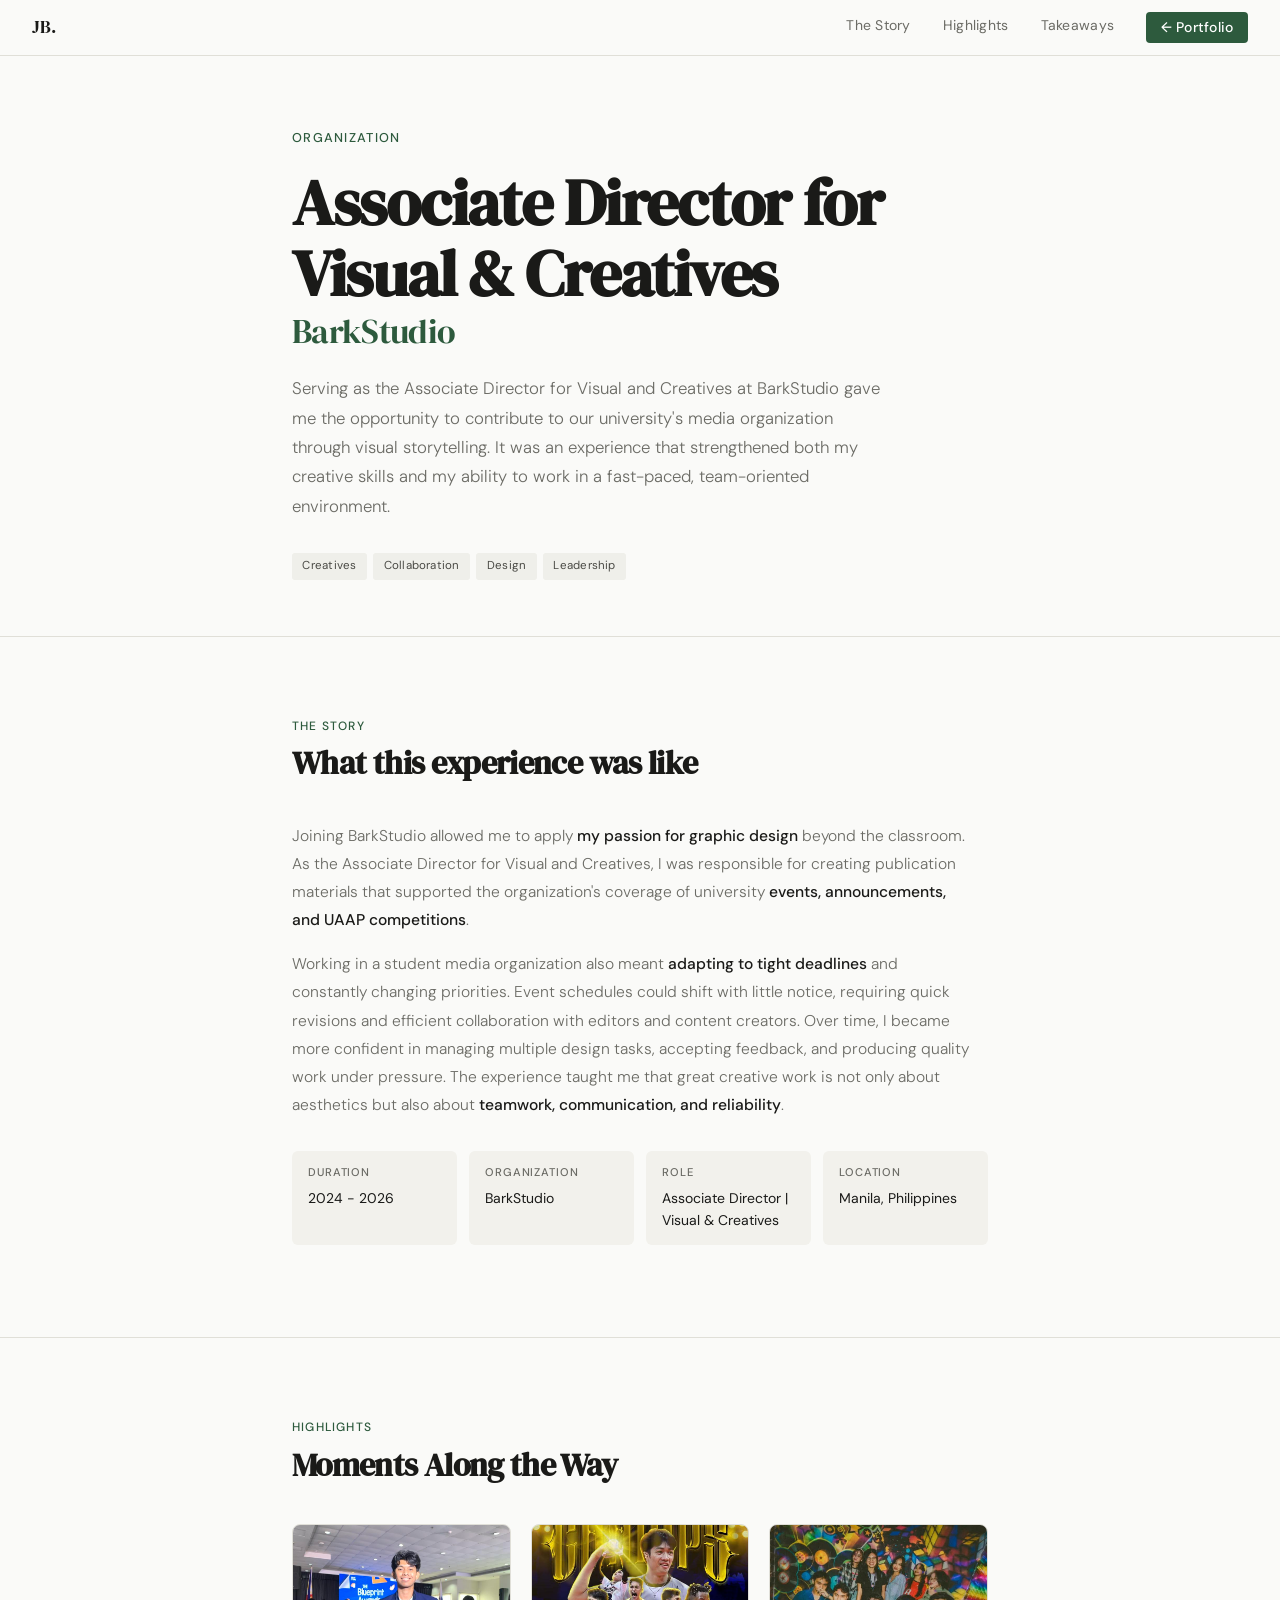
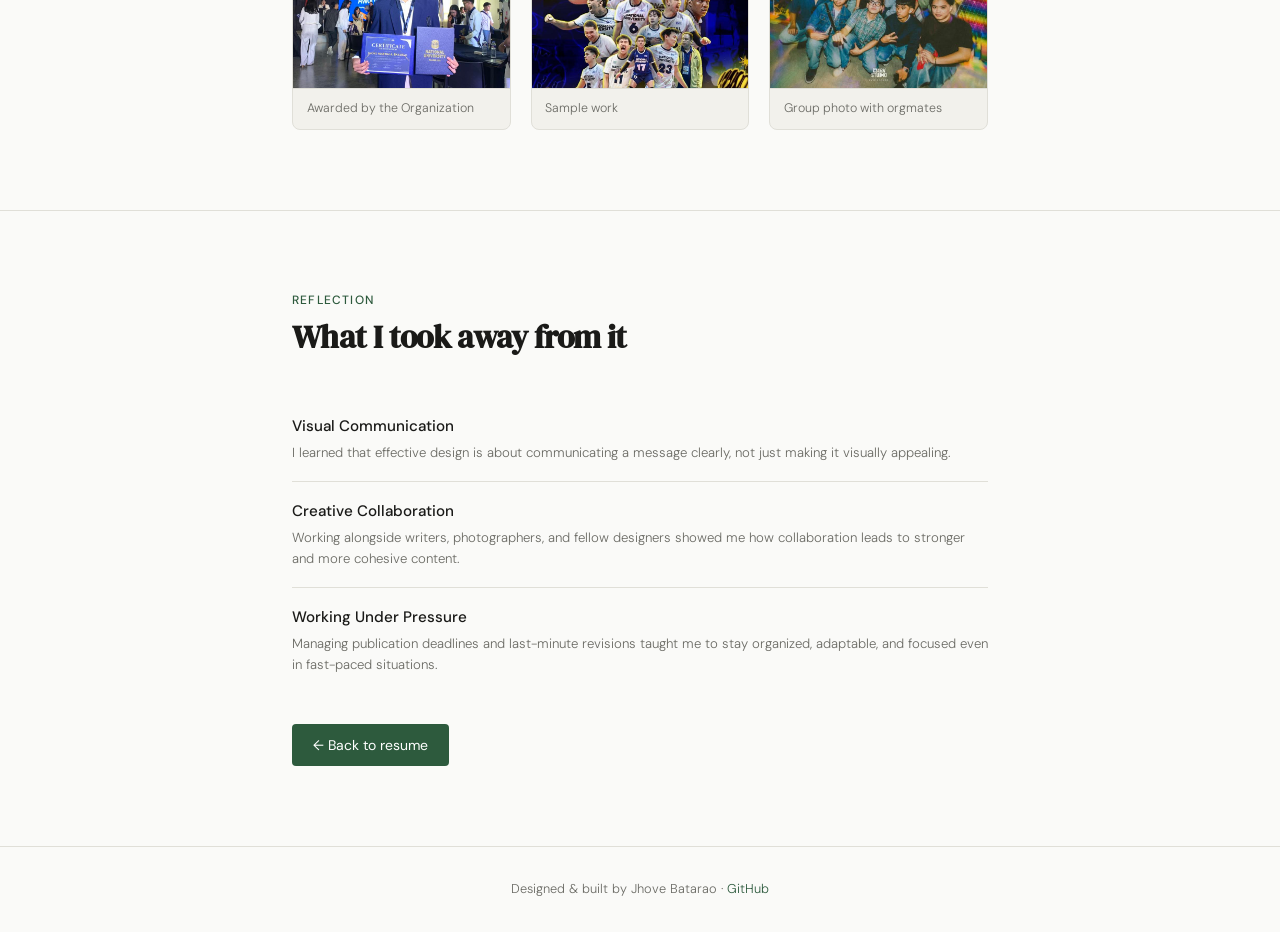
==== barkstudio.html @ b016085e "Updated Portfolio" ====
<!DOCTYPE html>
<html lang="en">
<head>
  <meta charset="UTF-8" />
  <meta name="viewport" content="width=device-width, initial-scale=1.0" />
  <!-- TODO: change page title -->
  <title>BarkStudio | Jhove Batarao</title>
  <link rel="preconnect" href="https://fonts.googleapis.com" />
  <link rel="preconnect" href="https://fonts.gstatic.com" crossorigin />
  <link href="https://fonts.googleapis.com/css2?family=DM+Serif+Display:ital@0;1&family=DM+Sans:ital,opsz,wght@0,9..40,300;0,9..40,400;0,9..40,500;1,9..40,300&display=swap" rel="stylesheet" />
  <link rel="stylesheet" href="style.css" />
</head>
<body>

  <!-- NAV — same on every page, just keep as-is -->
  <nav>
    <a href="index.html" class="nav-logo">JB.</a>
    <button class="nav-hamburger" aria-label="Toggle menu" aria-expanded="false">
      <span></span><span></span><span></span>
    </button>
    <ul class="nav-links">
      <li><a href="#story">The Story</a></li>
      <li><a href="#highlights">Highlights</a></li>
      <li><a href="#takeaways">Takeaways</a></li>
      <li><a href="index.html" class="nav-connect-btn">← Portfolio</a></li>
    </ul>
  </nav>

  <!-- HERO -->
  <section id="blog-hero" class="blog-hero">
    <div class="container">
      <p class="hero-eyebrow">Organization</p>
      <h1 class="hero-name">Associate Director for Visual & Creatives</h1>
      <p class="hero-tagline blog-subtitle">BarkStudio</p>
      <p class="hero-bio">
        Serving as the Associate Director for Visual and Creatives at BarkStudio gave me the opportunity to 
        contribute to our university's media organization through visual storytelling. It was an experience that strengthened 
        both my creative skills and my ability to work in a fast-paced, team-oriented environment.
      </p>
      <div class="tags">
        <span class="tag">Creatives</span>
        <span class="tag">Collaboration</span>
        <span class="tag">Design</span>
        <span class="tag">Leadership</span>
      </div>
    </div>
  </section>

  <!-- THE STORY -->
  <section id="story">
    <div class="container">
      <p class="section-label">The Story</p>
      <h2 class="section-title">What this experience was like</h2>
      <div class="about-text blog-overview">
        <p>
          Joining BarkStudio allowed me to apply <strong>my passion for graphic design</strong> beyond the classroom. 
          As the Associate Director for Visual and Creatives, I was responsible for creating publication materials 
          that supported the organization's coverage of university <strong>events, announcements, and UAAP competitions</strong>. 
        </p>
        <p>
          Working in a student media organization also meant <strong>adapting to tight deadlines</strong> and constantly changing priorities. 
          Event schedules could shift with little notice, requiring quick revisions and efficient collaboration with editors 
          and content creators. Over time, I became more confident in managing multiple design tasks, 
          accepting feedback, and producing quality work under pressure. The experience taught me that great creative work is 
          not only about aesthetics but also about <strong>teamwork, communication, and reliability</strong>.
        </p>
      </div>

      <div class="about-facts blog-facts">
        <div class="fact-item">
          <p class="fact-label">Duration</p>
          <p class="fact-value">2024 - 2026</p>
        </div>
        <div class="fact-item">
          <p class="fact-label">Organization</p>
          <p class="fact-value">BarkStudio</p>
        </div>
        <div class="fact-item">
          <p class="fact-label">Role</p>
          <p class="fact-value">Associate Director | Visual & Creatives</p>
        </div>
        <div class="fact-item">
          <p class="fact-label">Location</p>
          <p class="fact-value">Manila, Philippines</p>
        </div>
      </div>
    </div>
  </section>

  <!-- HIGHLIGHTS — optional photo gallery, delete this section if not needed -->
  <section id="highlights">
    <div class="container">
      <p class="section-label">Highlights</p>
      <h2 class="section-title">Moments Along the Way</h2>
      <div class="gallery-grid">

        <figure class="gallery-item">
          <img class="gallery-img" src="images/barkstudio-photo-1.jpg" alt="[describe photo]" onclick="openLightbox(this)" />
          <figcaption>Awarded by the Organization</figcaption>
        </figure>

        <figure class="gallery-item">
          <img class="gallery-img" src="images/barkstudio-photo-2.jpg" alt="[describe photo]" onclick="openLightbox(this)" />
          <figcaption>Sample work</figcaption>
        </figure>

        <figure class="gallery-item">
          <img class="gallery-img" src="images/barkstudio-photo-3.jpg" alt="[describe photo]" onclick="openLightbox(this)" />
          <figcaption>Group photo with orgmates</figcaption>
        </figure>

      </div>
    </div>
  </section>

  <!-- TAKEAWAYS -->
  <section id="takeaways">
    <div class="container">
      <p class="section-label">Reflection</p>
      <h2 class="section-title">What I took away from it</h2>

      <div class="doc-list">
        <div class="doc-item">
          <div class="doc-main">
            <p class="doc-name">Visual Communication</p>
            <p class="doc-desc">I learned that effective design is about communicating a message clearly, not just making it visually appealing.</p>
          </div>
        </div>
        <div class="doc-item">
          <div class="doc-main">
            <p class="doc-name">Creative Collaboration</p>
            <p class="doc-desc">Working alongside writers, photographers, and fellow designers showed me how collaboration leads to stronger and more cohesive content.</p>
          </div>
        </div>
        <div class="doc-item">
          <div class="doc-main">
            <p class="doc-name">Working Under Pressure</p>
            <p class="doc-desc">Managing publication deadlines and last-minute revisions taught me to stay organized, adaptable, and focused even in fast-paced situations.</p>
          </div>
        </div>
      </div>

      <div class="blog-cta">
        <a href="index.html#resume" class="btn btn-primary">← Back to resume</a>
      </div>
    </div>
  </section>

  <!-- FOOTER -->
  <footer>
    <div class="container">
      <p>Designed &amp; built by Jhove Batarao · <a href="https://github.com/NotJhove" target="_blank">GitHub</a></p>
    </div>
  </footer>

  <!-- LIGHTBOX — leave this exactly as-is on every page -->
  <div id="lightbox" class="lightbox">
    <button class="lightbox-close" aria-label="Close">&times;</button>
    <img id="lightbox-img" src="" alt="" />
    <p id="lightbox-caption" class="lightbox-caption"></p>
  </div>

  <script src="main.js"></script>
  <script>
    const lightbox = document.getElementById('lightbox');
    const lightboxImg = document.getElementById('lightbox-img');
    const lightboxCaption = document.getElementById('lightbox-caption');

    function openLightbox(imgEl) {
      lightboxImg.src = imgEl.src;
      lightboxImg.alt = imgEl.alt;
      lightboxCaption.textContent = imgEl.closest('figure').querySelector('figcaption').textContent;
      lightbox.classList.add('open');
    }

    lightbox.addEventListener('click', () => lightbox.classList.remove('open'));
    document.addEventListener('keydown', (e) => {
      if (e.key === 'Escape') lightbox.classList.remove('open');
    });
  </script>
</body>
</html>
---- style.css ----
/* ================================
   PORTFOLIO — style.css
   ================================ */

*, *::before, *::after { box-sizing: border-box; margin: 0; padding: 0; }

/* ================================
   VARIABLES & THEME
   ================================ */

:root {
  --bg: #fafaf8;
  --surface: #f2f1ec;
  --text: #1a1a18;
  --muted: #6b6b65;
  --accent: #2d5a3d;
  --accent-light: #e8f0ea;
  --border: #e0dfd8;
  --tag-bg: #efefea;
  --tag-text: #4a4a45;
}

@media (prefers-color-scheme: dark) {
  :root {
    --bg: #141412;
    --surface: #1e1e1b;
    --text: #f0efea;
    --muted: #9a9a93;
    --accent: #6aaa7e;
    --accent-light: #1a2e20;
    --border: #2e2e2a;
    --tag-bg: #252520;
    --tag-text: #b0b0a8;
  }
}

/* ================================
   BASE
   ================================ */

html { scroll-behavior: smooth; }

body {
  font-family: 'DM Sans', sans-serif;
  background: var(--bg);
  color: var(--text);
  line-height: 1.6;
  font-size: 16px;
}

/* ================================
   NAV
   ================================ */

nav {
  position: fixed;
  top: 0; left: 0; right: 0;
  z-index: 100;
  background: var(--bg);
  border-bottom: 1px solid var(--border);
  padding: 0 2rem;
  height: 56px;
  display: flex;
  align-items: center;
  justify-content: space-between;
}

.nav-logo {
  font-family: 'DM Serif Display', serif;
  font-size: 1.1rem;
  color: var(--text);
  text-decoration: none;
  letter-spacing: -0.01em;
}

.nav-links {
  display: flex;
  gap: 2rem;
  list-style: none;
}

.nav-links a {
  font-size: 0.875rem;
  color: var(--muted);
  text-decoration: none;
  font-weight: 400;
  transition: color 0.2s;
  letter-spacing: 0.02em;
}

.nav-links a:hover { color: var(--text); }

.nav-links a.active {
  color: var(--accent);
  font-weight: 500;
}

.nav-connect-btn {
  display: inline-block;
  padding: 0.3rem 0.9rem !important;
  background: var(--accent) !important;
  color: #fff !important;
  border-radius: 4px;
  font-weight: 500 !important;
  letter-spacing: 0.01em;
  transition: opacity 0.2s !important;
}

.nav-connect-btn:hover {
  color: #fff !important;
  opacity: 0.85;
}

/* ================================
   LAYOUT
   ================================ */

.container {
  max-width: 760px;
  margin: 0 auto;
  padding: 0 2rem;
}

section {
  padding: 5rem 0;
}

section + section {
  border-top: 1px solid var(--border);
}

/* ================================
   HERO
   ================================ */

#hero {
  padding-top: 9rem;
  padding-bottom: 5rem;
}

.hero-eyebrow {
  font-size: 0.8rem;
  letter-spacing: 0.1em;
  text-transform: uppercase;
  color: var(--accent);
  font-weight: 500;
  margin-bottom: 1.25rem;
}

.hero-name {
  font-family: 'DM Serif Display', serif;
  font-size: clamp(2.5rem, 6vw, 4rem);
  line-height: 1.1;
  letter-spacing: -0.02em;
  color: var(--text);
  margin-bottom: 0.25rem;
}

.hero-tagline {
  font-family: 'DM Serif Display', serif;
  font-size: clamp(1.75rem, 7vw, 4rem);
  line-height: 1.1;
  letter-spacing: -0.02em;
  margin-bottom: 1.5rem;
  white-space: nowrap;
}

.hero-tagline em {
  font-style: italic;
  color: var(--accent);
  white-space: nowrap;
}

.hero-bio {
  font-size: 1.05rem;
  color: var(--muted);
  max-width: 600px;
  line-height: 1.75;
  margin-bottom: 2rem;
  font-weight: 300;
}

.hero-links {
  display: flex;
  gap: 0.6rem;
  flex-wrap: nowrap;
}

/* ================================
   BUTTONS
   ================================ */

.btn {
  display: inline-flex;
  align-items: center;
  gap: 0.4rem;
  padding: 0.55rem 1.25rem;
  border-radius: 4px;
  font-size: 0.875rem;
  font-family: 'DM Sans', sans-serif;
  font-weight: 400;
  text-decoration: none;
  transition: all 0.2s;
  cursor: pointer;
  border: 1px solid transparent;
}

.btn-primary {
  background: var(--accent);
  color: #fff;
}

.btn-primary:hover {
  opacity: 0.85;
}

.btn-outline {
  background: transparent;
  border-color: var(--border);
  color: var(--muted);
}

.btn-outline:hover {
  border-color: var(--text);
  color: var(--text);
}

/* ================================
   SECTION HEADINGS
   ================================ */

.section-label {
  font-size: 0.75rem;
  letter-spacing: 0.1em;
  text-transform: uppercase;
  color: var(--accent);
  font-weight: 500;
  margin-bottom: 0.5rem;
}

.section-title {
  font-family: 'DM Serif Display', serif;
  font-size: 2rem;
  letter-spacing: -0.02em;
  color: var(--text);
  margin-bottom: 2.5rem;
  line-height: 1.2;
}

/* ================================
   ABOUT
   ================================ */

.about-grid {
  display: grid;
  grid-template-columns: 240px 1fr;
  grid-template-rows: auto auto;
  gap: 2rem 2.5rem;
  align-items: stretch;
}

.about-photo {
  grid-column: 1;
  grid-row: 1;
  position: static;
}

.about-text {
  grid-column: 2;
  grid-row: 1;
}

.about-facts {
  grid-column: 1 / -1;
  grid-row: 2;
  display: grid;
  grid-template-columns: 1fr 1fr;
  grid-template-rows: auto auto;
  gap: 0.75rem;
}

.about-photo {
  position: static;
}

.about-photo img {
  width: 100%;
  aspect-ratio: 1 / 1;
  object-fit: cover;
  border-radius: 8px;
  border: 1px solid var(--border);
  display: block;
}

.about-photo-swap {
  position: relative;
  width: 100%;
  height: 100%;
  border-radius: 8px;
  overflow: hidden;
  border: 1px solid var(--border);
  cursor: pointer;
}

.about-photo-swap img {
  position: absolute;
  top: 0; left: 0;
  width: 100%;
  height: 100%;
  object-fit: cover;
  display: block;
  border-radius: 8px;
}

.photo-hover {
  position: absolute;
  inset: 0;
  opacity: 0;
  transition: opacity 0.4s ease;
}

.about-photo-swap:hover .photo-hover {
  opacity: 1;
}

.about-photo-swap:hover .photo-default {
  opacity: 0;
  transition: opacity 0.4s ease;
}

.about-photo-placeholder {
  width: 100%;
  aspect-ratio: 1 / 1;
  border-radius: 8px;
  border: 1px dashed var(--border);
  background: var(--surface);
  display: flex;
  flex-direction: column;
  align-items: center;
  justify-content: center;
  gap: 0.5rem;
  color: var(--muted);
  font-size: 0.75rem;
  text-align: center;
  padding: 1rem;
}

.about-photo-placeholder svg {
  opacity: 0.3;
}

.about-text p {
  font-size: 0.975rem;
  color: var(--muted);
  line-height: 1.8;
  font-weight: 300;
  margin-bottom: 1rem;
}

.about-text p:last-child { margin-bottom: 0; }

.about-text strong {
  color: var(--text);
  font-weight: 500;
}

.fact-item {
  padding: 0.85rem 1rem;
  background: var(--surface);
  border-radius: 6px;
}

.fact-label {
  font-size: 0.7rem;
  letter-spacing: 0.08em;
  text-transform: uppercase;
  color: var(--muted);
  margin-bottom: 0.3rem;
  font-weight: 500;
}

.fact-value {
  font-size: 0.875rem;
  color: var(--text);
  font-weight: 400;
}

/* ================================
   PROJECTS
   ================================ */

.projects-list {
  display: flex;
  flex-direction: column;
  gap: 1.5rem;
}

.project-card {
  border: 1px solid var(--border);
  border-radius: 8px;
  padding: 1.5rem;
  transition: border-color 0.2s;
  text-decoration: none;
  color: inherit;
  display: block;
  position: relative;
}

.project-card:hover {
  border-color: var(--text);
}

.project-card:hover .project-arrow {
  transform: translate(3px, -3px);
}

.project-header {
  display: flex;
  align-items: flex-start;
  justify-content: space-between;
  margin-bottom: 0.6rem;
}

.project-name {
  font-size: 1rem;
  font-weight: 500;
  color: var(--text);
}

.project-arrow {
  font-size: 1rem;
  color: var(--muted);
  transition: transform 0.2s;
  flex-shrink: 0;
  margin-left: 1rem;
  font-variant-emoji: text;
}

/* Force ↗ to render as text on iOS/Android, not emoji */
.project-arrow,
.connect-arrow,
.cert-link,
.back-link,
.nav-links a,
.btn {
  font-variant-emoji: text;
}

.project-arrow::after,
.connect-arrow::after {
  content: '\FE0E'; /* Unicode text variation selector */
}

.project-desc {
  font-size: 0.875rem;
  color: var(--muted);
  line-height: 1.65;
  margin-bottom: 1rem;
  font-weight: 300;
}

.tags {
  display: flex;
  flex-wrap: wrap;
  gap: 0.4rem;
}

.tag {
  font-size: 0.72rem;
  padding: 0.25rem 0.65rem;
  background: var(--tag-bg);
  color: var(--tag-text);
  border-radius: 3px;
  font-weight: 400;
  letter-spacing: 0.02em;
}

.project-placeholder {
  border: 1px dashed var(--border);
  border-radius: 8px;
  padding: 2rem 1.5rem;
  text-align: center;
  color: var(--muted);
  font-size: 0.875rem;
}

.project-placeholder span {
  font-size: 1.5rem;
  display: block;
  margin-bottom: 0.5rem;
  opacity: 0.4;
}

.projects-cta {
  margin-top: 1.5rem;
}

/* ================================
   SKILLS
   ================================ */

.skills-grid {
  display: grid;
  grid-template-columns: 1fr 1fr;
  gap: 1rem;
}

.skill-group {
  padding: 1.25rem;
  background: var(--surface);
  border-radius: 8px;
}

.skill-group-title {
  font-size: 0.75rem;
  letter-spacing: 0.08em;
  text-transform: uppercase;
  color: var(--accent);
  font-weight: 500;
  margin-bottom: 0.75rem;
}

.skill-list {
  display: flex;
  flex-wrap: wrap;
  gap: 0.4rem;
}

/* ================================
   CERTIFICATES
   ================================ */

.cert-list {
  display: flex;
  flex-direction: column;
  gap: 0;
}

.cert-item {
  display: flex;
  align-items: center;
  justify-content: space-between;
  gap: 1.5rem;
  padding: 1.1rem 0;
  border-bottom: 1px solid var(--border);
}

.cert-item:last-child { border-bottom: none; }

.cert-main {
  min-width: 0;
}

.cert-name {
  font-size: 0.95rem;
  font-weight: 500;
  color: var(--text);
  margin-bottom: 0.2rem;
}

.cert-issuer {
  font-size: 0.825rem;
  color: var(--muted);
  font-weight: 300;
}

.cert-meta {
  display: flex;
  align-items: center;
  gap: 1.25rem;
  flex-shrink: 0;
}

.cert-date {
  font-size: 0.8rem;
  color: var(--muted);
  font-weight: 300;
  white-space: nowrap;
}

.cert-link {
  font-size: 0.8rem;
  color: var(--accent);
  text-decoration: none;
  font-weight: 400;
  white-space: nowrap;
  transition: opacity 0.2s;
}

.cert-link:hover { opacity: 0.7; }

/* ================================
   RESUME
   ================================ */

.resume-block {
  display: flex;
  flex-direction: column;
  gap: 0;
}

.resume-item {
  display: grid;
  grid-template-columns: 140px 1fr;
  gap: 1.5rem;
  padding: 1.25rem 0;
  border-bottom: 1px solid var(--border);
}

.resume-item:last-child { border-bottom: none; }

.resume-date {
  font-size: 0.8rem;
  color: var(--muted);
  padding-top: 0.1rem;
  font-weight: 300;
}

.resume-role {
  display: flex;
  align-items: baseline;
  gap: 0.65rem;
  font-size: 0.975rem;
  font-weight: 500;
  color: var(--text);
  margin-bottom: 0.25rem;
}

.resume-org {
  font-size: 0.875rem;
  color: var(--accent);
  margin-bottom: 0.5rem;
}

.resume-desc {
  font-size: 0.85rem;
  color: var(--muted);
  line-height: 1.65;
  font-weight: 300;
}

.resume-cta {
  margin-top: 2rem;
}

.resume-item-link {
  display: block;
  position: relative;
  overflow: hidden;
  text-decoration: none;
  color: inherit;
  cursor: pointer;
}

.resume-item-content {
  display: grid;
  grid-template-columns: 140px 1fr;
  gap: 1.5rem;
  padding: 1.25rem 0;
  border-bottom: 1px solid var(--border);
  background: var(--bg);
  position: relative;
  z-index: 2;
  transition: transform 0.3s ease;
}

.resume-item-link:hover .resume-item-content {
  transform: translateX(-120px);
}

.resume-readmore-tab {
  position: absolute;
  top: 0;
  right: 0;
  bottom: 0;
  width: 120px;
  display: flex;
  align-items: center;
  justify-content: center;
  gap: 0.35rem;
  background: var(--accent);
  color: #000;
  font-size: 0.8rem;
  font-weight: 500;
  z-index: 1;
  font-family: 'DM Serif Display', serif;
  font-style: italic;
  font-weight: 400;
}

/* ================================
   CONNECT
   ================================ */
 
.connect-intro {
  font-size: 0.975rem;
  color: var(--muted);
  line-height: 1.75;
  font-weight: 300;
  max-width: 480px;
  margin-bottom: 2rem;
}
 
.connect-grid {
  display: grid;
  grid-template-columns: 1fr 1fr;
  gap: 0.75rem;
}
 
.connect-card {
  display: flex;
  align-items: center;
  gap: 1rem;
  padding: 1rem 1.25rem;
  border: 1px solid var(--border);
  border-radius: 8px;
  text-decoration: none;
  color: inherit;
  transition: border-color 0.2s;
}
 
.connect-card:hover {
  border-color: var(--text);
}
 
.connect-card:hover .connect-arrow {
  transform: translate(3px, -3px);
}
 
.connect-icon {
  width: 36px;
  height: 36px;
  border-radius: 6px;
  background: var(--surface);
  display: flex;
  align-items: center;
  justify-content: center;
  color: var(--muted);
  flex-shrink: 0;
}
 
.connect-info {
  flex: 1;
  min-width: 0;
}
 
.connect-platform {
  font-size: 0.875rem;
  font-weight: 500;
  color: var(--text);
  margin-bottom: 0.15rem;
}
 
.connect-handle {
  font-size: 0.775rem;
  color: var(--muted);
  font-weight: 300;
  white-space: nowrap;
  overflow: hidden;
  text-overflow: ellipsis;
}
 
.connect-arrow {
  font-size: 0.875rem;
  color: var(--muted);
  transition: transform 0.2s;
  flex-shrink: 0;
}

/* ================================
   BLOG PAGE — CAPSTONE
   ================================ */

.blog-hero {
  padding-top: 8rem;
  padding-bottom: 3.5rem;
}

.blog-subtitle {
  white-space: normal;
  font-size: clamp(1.4rem, 4vw, 2.1rem);
  color: var(--accent);
}

.blog-subtitle em { color: var(--accent); }

.blog-overview {
  max-width: 680px;
  margin-bottom: 2rem;
}

.blog-facts.about-facts {
  grid-template-columns: repeat(4, 1fr);
  grid-column: auto;
  grid-row: auto;
}

.blog-cta {
  margin-top: 2rem;
}

/* Gallery */

.gallery-grid {
  display: grid;
  grid-template-columns: repeat(3, 1fr);
  gap: 1.25rem;
}

.gallery-item {
  border-radius: 8px;
  overflow: hidden;
  border: 1px solid var(--border);
  background: var(--surface);
}

.gallery-item img {
  display: block;
  width: 100%;
  aspect-ratio: 4 / 3;
  object-fit: cover;
}

.gallery-item figcaption {
  padding: 0.65rem 0.85rem;
  font-size: 0.775rem;
  color: var(--muted);
  font-weight: 300;
  border-top: 1px solid var(--border);
}

/* Roles */

.roles-list {
  display: flex;
  flex-direction: column;
  gap: 1.25rem;
}

.role-card {
  border: 1px solid var(--border);
  border-radius: 8px;
  padding: 1.5rem;
}

.role-header {
  display: flex;
  flex-wrap: wrap;
  align-items: baseline;
  gap: 0.5rem 0.75rem;
  margin-bottom: 0.6rem;
}

.role-name {
  font-size: 1rem;
  font-weight: 500;
  color: var(--text);
}

.role-title {
  font-size: 0.8rem;
  color: var(--accent);
}

.role-desc {
  font-size: 0.9rem;
  color: var(--muted);
  line-height: 1.7;
  font-weight: 300;
}

/* Documentation */

.doc-list {
  display: flex;
  flex-direction: column;
  gap: 0;
}

.doc-item {
  display: flex;
  align-items: center;
  justify-content: space-between;
  gap: 1.5rem;
  padding: 1.1rem 0;
  border-bottom: 1px solid var(--border);
  text-decoration: none;
  color: inherit;
  transition: opacity 0.2s;
}

.doc-item:last-child { border-bottom: none; }

.doc-item:hover { opacity: 0.75; }

.doc-name {
  font-size: 0.95rem;
  font-weight: 500;
  color: var(--text);
  margin-bottom: 0.2rem;
}

.doc-desc {
  font-size: 0.825rem;
  color: var(--muted);
  font-weight: 300;
}

.doc-link {
  font-size: 0.8rem;
  color: var(--accent);
  white-space: nowrap;
  flex-shrink: 0;
}

/* ================================
   LIGHTBOX (click-to-enlarge gallery photos)
   ================================ */

.gallery-img { cursor: zoom-in; }

.lightbox {
  display: none;
  position: fixed;
  inset: 0;
  background: rgba(0, 0, 0, 0.9);
  z-index: 1000;
  align-items: center;
  justify-content: center;
  flex-direction: column;
  padding: 2rem;
}

.lightbox.open { display: flex; }

.lightbox img {
  max-width: 90vw;
  max-height: 80vh;
  border-radius: 8px;
  object-fit: contain;
}

.lightbox-caption {
  color: #f0efea;
  font-size: 0.875rem;
  margin-top: 1rem;
  font-weight: 300;
}

.lightbox-close {
  position: absolute;
  top: 1.5rem;
  right: 2rem;
  background: none;
  border: none;
  color: #f0efea;
  font-size: 2rem;
  cursor: pointer;
  line-height: 1;
}

/* ================================
   VIDEO EMBED (demo videos)
   ================================ */

.video-wrap {
  position: relative;
  width: 100%;
  aspect-ratio: 16 / 9;
  border-radius: 8px;
  overflow: hidden;
  border: 1px solid var(--border);
  background: var(--surface);
}

.video-wrap iframe,
.video-wrap video {
  position: absolute;
  inset: 0;
  width: 100%;
  height: 100%;
  border: none;
  display: block;
}

.video-caption {
  font-size: 0.825rem;
  color: var(--muted);
  font-weight: 300;
  margin-top: 0.75rem;
}

/* ================================
   FOOTER
   ================================ */

footer {
  border-top: 1px solid var(--border);
  padding: 2rem 0;
  text-align: center;
}

footer p {
  font-size: 0.8rem;
  color: var(--muted);
  font-weight: 300;
}

footer a {
  color: var(--accent);
  text-decoration: none;
}

/* ================================
   HAMBURGER BUTTON
   ================================ */

.nav-hamburger {
  display: none;
  flex-direction: column;
  justify-content: center;
  gap: 5px;
  width: 36px;
  height: 36px;
  background: none;
  border: none;
  cursor: pointer;
  padding: 4px;
  border-radius: 4px;
}

.nav-hamburger span {
  display: block;
  width: 22px;
  height: 2px;
  background: var(--text);
  border-radius: 2px;
  transition: all 0.25s ease;
  transform-origin: center;
}

/* Animate to X when open */
.nav-hamburger.open span:nth-child(1) { transform: translateY(7px) rotate(45deg); }
.nav-hamburger.open span:nth-child(2) { opacity: 0; transform: scaleX(0); }
.nav-hamburger.open span:nth-child(3) { transform: translateY(-7px) rotate(-45deg); }

/* ================================
   RESPONSIVE — Tablet (≤ 768px)
   ================================ */

@media (max-width: 768px) {
  .connect-grid {
    grid-template-columns: 1fr;
  }
}

/* ================================
   RESPONSIVE — Mobile (≤ 600px)
   ================================ */

@media (max-width: 600px) {
  /* Nav */
  nav {
    padding: 0 1.25rem;
    position: fixed;
    flex-wrap: wrap;
    height: auto;
    min-height: 56px;
    align-items: center;
  }

  .nav-hamburger {
    display: flex;
  }

  .nav-links {
    display: none;
    flex-direction: column;
    gap: 0;
    width: 100%;
    padding: 0.5rem 0 1rem;
    border-top: 1px solid var(--border);
    margin-top: 0.5rem;
  }

  .nav-links.open {
    display: flex;
  }

  .nav-links li {
    width: 100%;
  }

  .nav-links a {
    display: block;
    padding: 0.65rem 0;
    font-size: 0.95rem;
  }

  .nav-connect-btn {
    display: inline-block !important;
    margin-top: 0.25rem;
    width: auto !important;
    text-align: center;
  }

  /* Layout */
  .container { padding: 0 1.25rem; }

  section { padding: 3.5rem 0; }

  #hero { padding-top: 7rem; padding-bottom: 3.5rem; }

  /* Hero */
  .hero-bio { font-size: 0.975rem; }

  .hero-links {
    gap: 0.4rem;
  }

  .hero-links .btn {
    font-size: 0.75rem;
    padding: 0.45rem 0.75rem;
    white-space: nowrap;
  }

  /* About */
  .about-grid {
    grid-template-columns: 1fr;
    gap: 1.5rem;
  }

  .about-photo {
    grid-column: 1;
    grid-row: auto;
    width: 100%;
  }

  .about-photo-swap {
    border-radius: 8px;
    width: 100%;
    height: auto;
    padding-bottom: 100%; /* 1:1 square on mobile */
  }

  .about-photo-swap img {
    border-radius: 8px;
  }

  .about-photo-placeholder {
    border-radius: 8px;
    aspect-ratio: 1 / 1;
  }

  .about-text {
    grid-column: 1;
    grid-row: auto;
  }

  .about-facts {
    grid-column: 1;
    grid-template-columns: 1fr 1fr;
  }

  /* Skills */
  .skills-grid { grid-template-columns: 1fr; }

  /* Certificates */
  .cert-item {
    flex-direction: column;
    align-items: flex-start;
    gap: 0.5rem;
  }

  .cert-meta {
    gap: 1rem;
  }

  /* Resume */
  .resume-item {
    grid-template-columns: 1fr;
    gap: 0.25rem;
  }

  .resume-item-content {
    grid-template-columns: 1fr;
    gap: 0.25rem;
  }

  .resume-item-link:hover .resume-item-content {
    transform: translateX(-90px);
  }

  .resume-readmore-tab {
    width: 90px;
    font-size: 0.7rem;
  }

  .resume-date { padding-top: 0; }

  /* Connect */
  .connect-grid { grid-template-columns: 1fr; }

  /* Blog page */
  .blog-hero { padding-top: 7rem; }

  .blog-facts.about-facts {
    grid-template-columns: 1fr 1fr;
  }

  .gallery-grid {
    grid-template-columns: 1fr 1fr;
    gap: 0.75rem;
  }

  .doc-item {
    flex-direction: column;
    align-items: flex-start;
    gap: 0.4rem;
  }
}

@media (max-width: 460px) {
  .gallery-grid {
    grid-template-columns: 1fr;
  }
}

@media (hover: hover) and (pointer: fine) {
  .resume-item-link:hover .resume-item-content {
    transform: translateX(-120px);
  }
}

.resume-item-link.tapped .resume-item-content {
  transform: translateX(-120px);
}
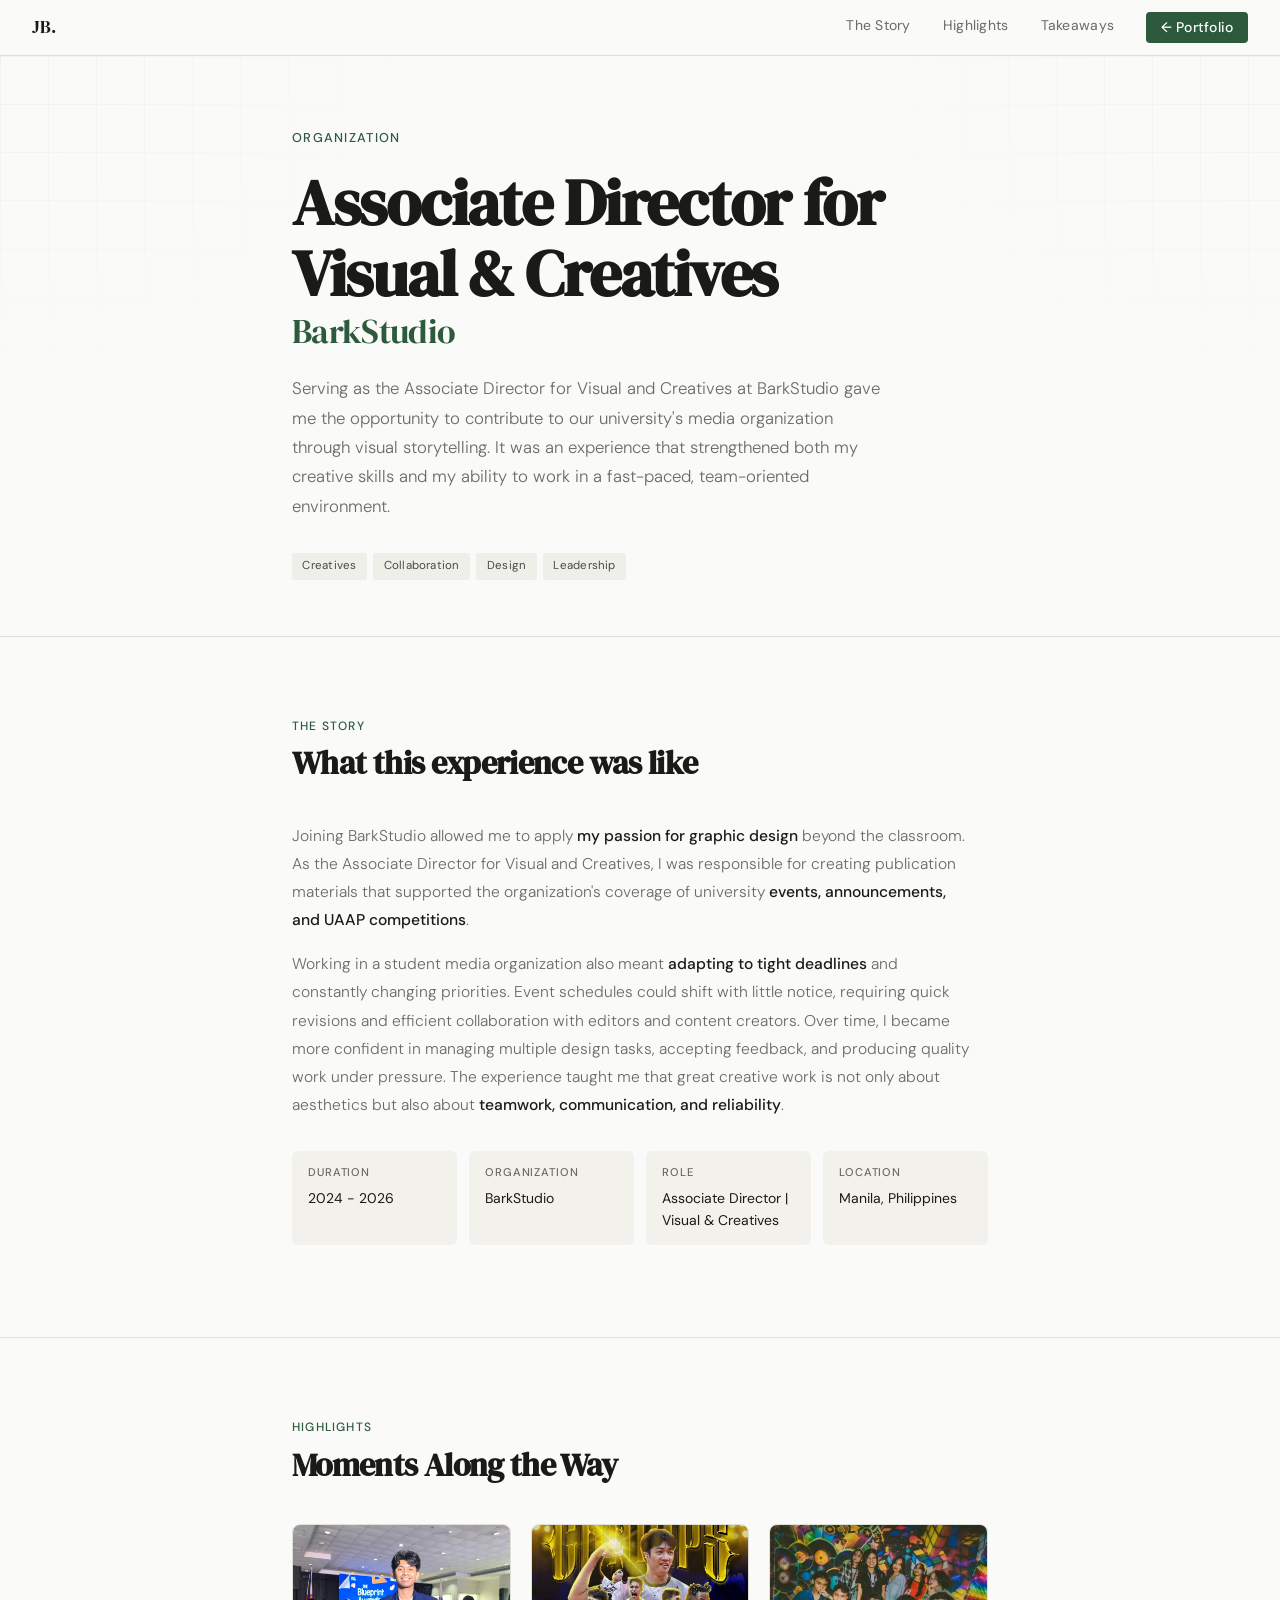
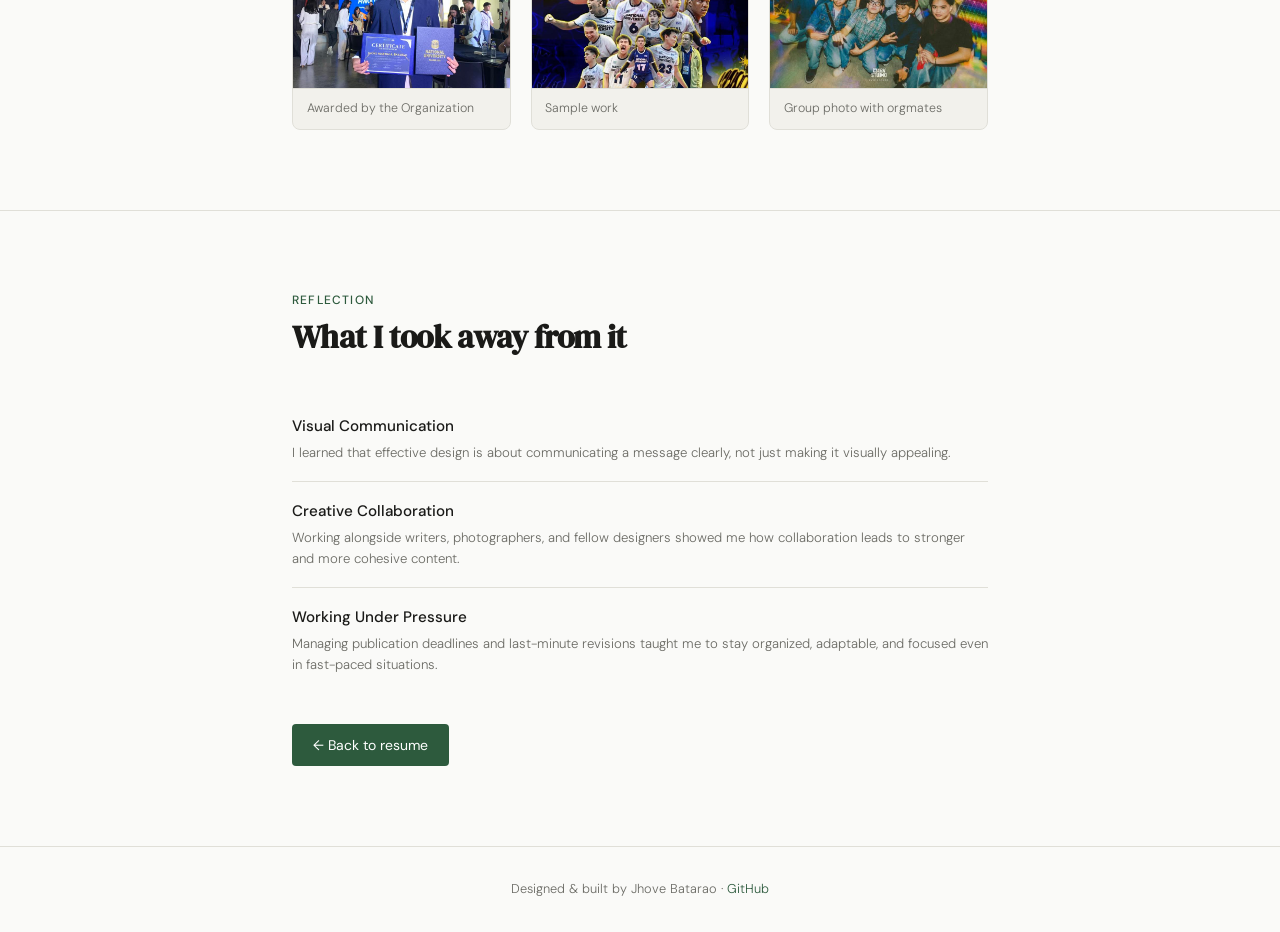
==== commit 79307ebc: "Updated the whole porftolio to match career path" ====
--- a/barkstudio.html
+++ b/barkstudio.html
@@ -9,6 +9,8 @@
   <link rel="preconnect" href="https://fonts.gstatic.com" crossorigin />
   <link href="https://fonts.googleapis.com/css2?family=DM+Serif+Display:ital@0;1&family=DM+Sans:ital,opsz,wght@0,9..40,300;0,9..40,400;0,9..40,500;1,9..40,300&display=swap" rel="stylesheet" />
   <link rel="stylesheet" href="style.css" />
+  <link rel="icon" type="image/png" href="images/title-logo.png" />
+  <link rel="apple-touch-icon" href="images/title-logo.png" />
 </head>
 <body>
 
--- a/style.css
+++ b/style.css
@@ -328,6 +328,17 @@
   transition: opacity 0.4s ease;
 }
 
+/* Desktop: swap on hover (only on devices that can really hover) */
+@media (hover: hover) and (pointer: fine) {
+  .about-photo-swap:hover .photo-hover { opacity: 1; }
+  .about-photo-swap:hover .photo-default { opacity: 0; }
+}
+
+/* Touch: swap is toggled by tapping (JS adds/removes .swapped) */
+.about-photo-swap.swapped .photo-hover { opacity: 1; }
+.about-photo-swap.swapped .photo-default { opacity: 0; }
+
+
 .about-photo-placeholder {
   width: 100%;
   aspect-ratio: 1 / 1;
@@ -491,9 +502,255 @@
   opacity: 0.4;
 }
 
-.projects-cta {
-  margin-top: 1.5rem;
-}
+/* Section header row: title on the left, subtle "View all" link on the right */
+.section-head {
+  display: flex;
+  align-items: flex-end;
+  justify-content: space-between;
+  gap: 1rem;
+  margin-bottom: 2.5rem;
+}
+
+.section-head .section-title { margin-bottom: 0; }
+
+.view-all-link {
+  flex-shrink: 0;
+  padding-bottom: 0.35rem;
+  font-size: 0.85rem;
+  color: var(--muted);
+  text-decoration: none;
+  white-space: nowrap;
+  transition: color 0.3s ease;
+}
+
+.view-all-arrow {
+  display: inline-block;
+  transition: transform 0.35s cubic-bezier(0.22, 1, 0.36, 1);
+}
+
+.view-all-link:focus-visible,
+.view-all-link:active { color: var(--accent); }
+
+.view-all-link:focus-visible .view-all-arrow,
+.view-all-link:active .view-all-arrow { transform: translateX(3px); }
+
+@media (hover: hover) and (pointer: fine) {
+  .view-all-link:hover { color: var(--accent); }
+  .view-all-link:hover .view-all-arrow { transform: translateX(3px); }
+}
+
+@media (prefers-reduced-motion: reduce) {
+  .view-all-link,
+  .view-all-arrow { transition: none; }
+}
+
+/* ---- Project category cards ---- */
+
+/* Base (no-JS fallback): simple vertical stack of rectangular cards */
+.category-grid {
+  display: flex;
+  flex-direction: column;
+  gap: 1.5rem;
+}
+
+.category-card {
+  display: block;
+  padding: 1.5rem;
+  border: 1px solid var(--border);
+  border-radius: 8px;
+  background: var(--bg);
+  color: inherit;
+  text-decoration: none;
+  -webkit-tap-highlight-color: transparent;
+  transition: border-color 0.3s ease, background-color 0.3s ease;
+}
+
+.category-card:hover { border-color: var(--accent); }
+
+.category-top {
+  display: flex;
+  align-items: flex-start;
+  justify-content: space-between;
+  margin-bottom: 0.6rem;
+}
+
+.category-title {
+  display: flex;
+  align-items: center;
+  gap: 0.65rem;
+}
+
+.category-icon {
+  flex-shrink: 0;
+  width: 20px;
+  height: 20px;
+  color: var(--muted);
+  transition: color 0.3s ease, transform 0.45s cubic-bezier(0.22, 1, 0.36, 1);
+}
+
+/* Icon picks up the accent on the selected card (and on hover for side cards) */
+.is-carousel .category-card[data-pos="0"] .category-icon { color: var(--accent); }
+
+@media (hover: hover) and (pointer: fine) {
+  .category-card:hover .category-icon { color: var(--accent); }
+}
+
+@media (prefers-reduced-motion: reduce) {
+  .category-icon { transition: none; }
+}
+
+.category-name {
+  font-size: 1rem;
+  font-weight: 500;
+  color: var(--text);
+}
+
+.category-arrow {
+  flex-shrink: 0;
+  margin-left: 1rem;
+  font-size: 1rem;
+  color: var(--muted);
+  font-variant-emoji: text;
+  transition: transform 0.35s cubic-bezier(0.22, 1, 0.36, 1), color 0.3s ease, opacity 0.3s ease;
+}
+
+.category-desc {
+  font-size: 0.875rem;
+  font-weight: 300;
+  line-height: 1.6;
+  color: var(--muted);
+}
+
+/* ---- Vertical carousel (enabled by JS via .is-carousel) ----
+   Three cards sit in a column. The middle one is "selected";
+   clicking the top or bottom card slides it into the middle. */
+
+.category-grid.is-carousel {
+  --card-h: 124px;
+  --card-gap: 14px;
+  --slide: cubic-bezier(0.22, 1, 0.36, 1);
+  display: block;
+  position: relative;
+  height: calc(var(--card-h) * 3 + var(--card-gap) * 2);
+}
+
+.is-carousel .category-card {
+  position: absolute;
+  top: 0;
+  left: 0;
+  right: 0;
+  height: var(--card-h);
+  display: flex;
+  flex-direction: column;
+  justify-content: center;
+  cursor: pointer;
+  will-change: transform, opacity;
+  transition:
+    transform 0.55s var(--slide),
+    opacity 0.45s ease,
+    border-color 0.3s ease,
+    background-color 0.3s ease,
+    box-shadow 0.45s ease;
+}
+
+/* Positions: -1 = above, 0 = selected (middle), 1 = below */
+.is-carousel .category-card[data-pos="-1"] {
+  transform: translateY(0) scale(0.94);
+  opacity: 0.55;
+  z-index: 1;
+}
+
+.is-carousel .category-card[data-pos="0"] {
+  transform: translateY(calc(var(--card-h) + var(--card-gap))) scale(1);
+  opacity: 1;
+  z-index: 2;
+  border-color: var(--accent);
+  background: var(--surface);
+  box-shadow: 0 10px 24px rgba(0, 0, 0, 0.08);
+}
+
+.is-carousel .category-card[data-pos="1"] {
+  transform: translateY(calc((var(--card-h) + var(--card-gap)) * 2)) scale(0.94);
+  opacity: 0.55;
+  z-index: 1;
+}
+
+/* A card wrapping from top to bottom (or back) fades in at its new spot
+   instead of flying across the selected card */
+.is-carousel .category-card.jump {
+  transition: none;
+  opacity: 0;
+}
+
+/* Only the selected card shows the "open" arrow */
+.is-carousel .category-card:not([data-pos="0"]) .category-arrow { opacity: 0; }
+.is-carousel .category-card[data-pos="0"] .category-arrow { color: var(--accent); }
+
+.category-hint {
+  margin-top: 1rem;
+  font-size: 0.78rem;
+  color: var(--muted);
+}
+
+/* Hover / press feedback (hover only on devices that can hover) */
+@media (hover: hover) and (pointer: fine) {
+  .is-carousel .category-card:not([data-pos="0"]):hover {
+    opacity: 0.85;
+    border-color: var(--accent);
+  }
+
+  .is-carousel .category-card[data-pos="0"]:hover .category-arrow {
+    transform: translate(3px, -3px);
+  }
+}
+
+.is-carousel .category-card:focus-visible {
+  outline: 2px solid var(--accent);
+  outline-offset: 2px;
+}
+
+@media (max-width: 600px) {
+  .category-grid.is-carousel {
+    --card-h: 136px;
+    --card-gap: 12px;
+  }
+}
+
+@media (prefers-reduced-motion: reduce) {
+  .is-carousel .category-card,
+  .category-arrow { transition: none; }
+}
+
+/* ---- Projects page filter chips ---- */
+
+.project-filters {
+  display: flex;
+  flex-wrap: wrap;
+  gap: 0.5rem;
+  margin-bottom: 1.75rem;
+}
+
+.filter-btn {
+  font-family: inherit;
+  font-size: 0.8rem;
+  padding: 0.45rem 0.9rem;
+  border: 1px solid var(--border);
+  border-radius: 999px;
+  background: transparent;
+  color: var(--muted);
+  cursor: pointer;
+  transition: border-color 0.25s ease, color 0.25s ease, background-color 0.25s ease;
+}
+
+.filter-btn:hover,
+.filter-btn.active {
+  border-color: var(--accent);
+  color: var(--accent);
+}
+
+.filter-btn.active { background: var(--accent-light); }
+
+.project-card.is-hidden { display: none; }
 
 /* ================================
    SKILLS
@@ -548,7 +805,40 @@
 .cert-item:last-child { border-bottom: none; }
 
 .cert-main {
+  display: flex;
+  align-items: center;
+  gap: 0.9rem;
   min-width: 0;
+}
+
+.cert-text { min-width: 0; }
+
+.cert-logo {
+  flex-shrink: 0;
+  display: grid;
+  place-items: center;
+  width: 36px;
+  height: 36px;
+  border: 1px solid var(--border);
+  border-radius: 8px;
+  color: var(--muted);
+  transition: color 0.3s ease, border-color 0.3s ease;
+}
+
+.cert-logo svg {
+  width: 18px;
+  height: 18px;
+  display: block;
+}
+
+.cert-item:focus-within .cert-logo { color: var(--text); border-color: var(--text); }
+
+@media (hover: hover) and (pointer: fine) {
+  .cert-item:hover .cert-logo { color: var(--text); border-color: var(--muted); }
+}
+
+@media (prefers-reduced-motion: reduce) {
+  .cert-logo { transition: none; }
 }
 
 .cert-name {
@@ -998,6 +1288,53 @@
   border-top: 1px solid var(--border);
   padding: 2rem 0;
   text-align: center;
+}
+
+/* Very faint grid lines in the top-left and top-right corners.
+   Fixed to the screen (starts just below the 56px nav) so they stay
+   visible while scrolling, and fade out toward the center. */
+body::before {
+  content: '';
+  position: fixed;
+  top: 56px;
+  left: 0;
+  right: 0;
+  height: 340px;
+  z-index: -1;
+  pointer-events: none;
+  --grid-line: var(--border);
+  background-image:
+    linear-gradient(to right, var(--grid-line) 1px, transparent 1px),
+    linear-gradient(to bottom, var(--grid-line) 1px, transparent 1px);
+  background-size: 48px 48px;
+  background-position: left top;
+  opacity: 0.4;
+  -webkit-mask-image:
+    radial-gradient(ellipse 34% 100% at 0% 0%, #000 0%, transparent 100%),
+    radial-gradient(ellipse 34% 100% at 100% 0%, #000 0%, transparent 100%);
+  mask-image:
+    radial-gradient(ellipse 34% 100% at 0% 0%, #000 0%, transparent 100%),
+    radial-gradient(ellipse 34% 100% at 100% 0%, #000 0%, transparent 100%);
+}
+
+@supports (color: color-mix(in srgb, red, blue)) {
+  body::before {
+    --grid-line: color-mix(in srgb, var(--text) 10%, transparent);
+    opacity: 0.35;
+  }
+}
+
+@media (max-width: 600px) {
+  body::before {
+    height: 240px;
+    background-size: 32px 32px;
+    -webkit-mask-image:
+      radial-gradient(ellipse 55% 100% at 0% 0%, #000 0%, transparent 100%),
+      radial-gradient(ellipse 55% 100% at 100% 0%, #000 0%, transparent 100%);
+    mask-image:
+      radial-gradient(ellipse 55% 100% at 0% 0%, #000 0%, transparent 100%),
+      radial-gradient(ellipse 55% 100% at 100% 0%, #000 0%, transparent 100%);
+  }
 }
 
 footer p {
@@ -1234,4 +1571,124 @@
 
 .resume-item-link.tapped .resume-item-content {
   transform: translateX(-120px);
+}
+
+/* ================================
+   DATA ANALYTICS PAGE: repo screen + Tableau embed
+   ================================ */
+
+.repo-screen {
+  border: 1px solid var(--border);
+  border-radius: 8px;
+  background: var(--surface);
+  overflow: hidden;
+  max-width: 680px;
+}
+
+.repo-screen-bar {
+  display: flex;
+  align-items: center;
+  gap: 0.4rem;
+  padding: 0.6rem 0.85rem;
+  border-bottom: 1px solid var(--border);
+  background: var(--bg);
+}
+
+.repo-dot {
+  width: 9px;
+  height: 9px;
+  border-radius: 50%;
+  background: var(--border);
+}
+
+.repo-url {
+  margin-left: 0.6rem;
+  font-family: ui-monospace, SFMono-Regular, Menlo, Consolas, monospace;
+  font-size: 0.72rem;
+  color: var(--muted);
+  overflow: hidden;
+  text-overflow: ellipsis;
+  white-space: nowrap;
+}
+
+.repo-screen-body { padding: 1.1rem 1.25rem 1.25rem; }
+
+.repo-name {
+  font-family: ui-monospace, SFMono-Regular, Menlo, Consolas, monospace;
+  font-size: 0.85rem;
+  color: var(--muted);
+  margin-bottom: 0.35rem;
+}
+
+.repo-name strong { color: var(--accent); font-weight: 500; }
+
+.repo-desc {
+  font-size: 0.875rem;
+  color: var(--muted);
+  font-weight: 300;
+  margin-bottom: 0.9rem;
+}
+
+.repo-code {
+  margin: 0 0 1rem;
+  padding: 0.85rem 1rem;
+  background: var(--bg);
+  border: 1px solid var(--border);
+  border-radius: 6px;
+  overflow-x: auto;
+  font-family: ui-monospace, SFMono-Regular, Menlo, Consolas, monospace;
+  font-size: 0.75rem;
+  line-height: 1.6;
+  color: var(--text);
+}
+
+.repo-code .k { color: var(--accent); font-weight: 500; }
+.repo-code .c { color: var(--muted); font-style: italic; }
+
+.btn-subtle {
+  padding: 0.35rem 0.85rem;
+  font-size: 0.8rem;
+}
+
+.tableau-wrap {
+  width: 100%;
+  border: 1px solid var(--border);
+  border-radius: 8px;
+  background: var(--surface);
+  overflow: hidden;
+}
+
+.tableau-wrap tableau-viz {
+  display: block;
+  width: 100%;
+  min-height: 520px;
+}
+
+@media (max-width: 600px) {
+  .tableau-wrap tableau-viz { min-height: 420px; }
+}
+
+/* Section header row with action button on the right */
+.section-head {
+  display: flex;
+  justify-content: space-between;
+  align-items: flex-end;
+  gap: 1rem;
+  flex-wrap: wrap;
+  margin-bottom: 2.5rem;
+}
+
+.section-head .section-title { margin-bottom: 0; }
+
+.btn-green {
+  background: transparent;
+  border: none;
+  color: var(--accent);
+  font-weight: 400;
+  white-space: nowrap;
+}
+
+.btn-green:hover {
+  background: transparent;
+  color: var(--text);
 }
